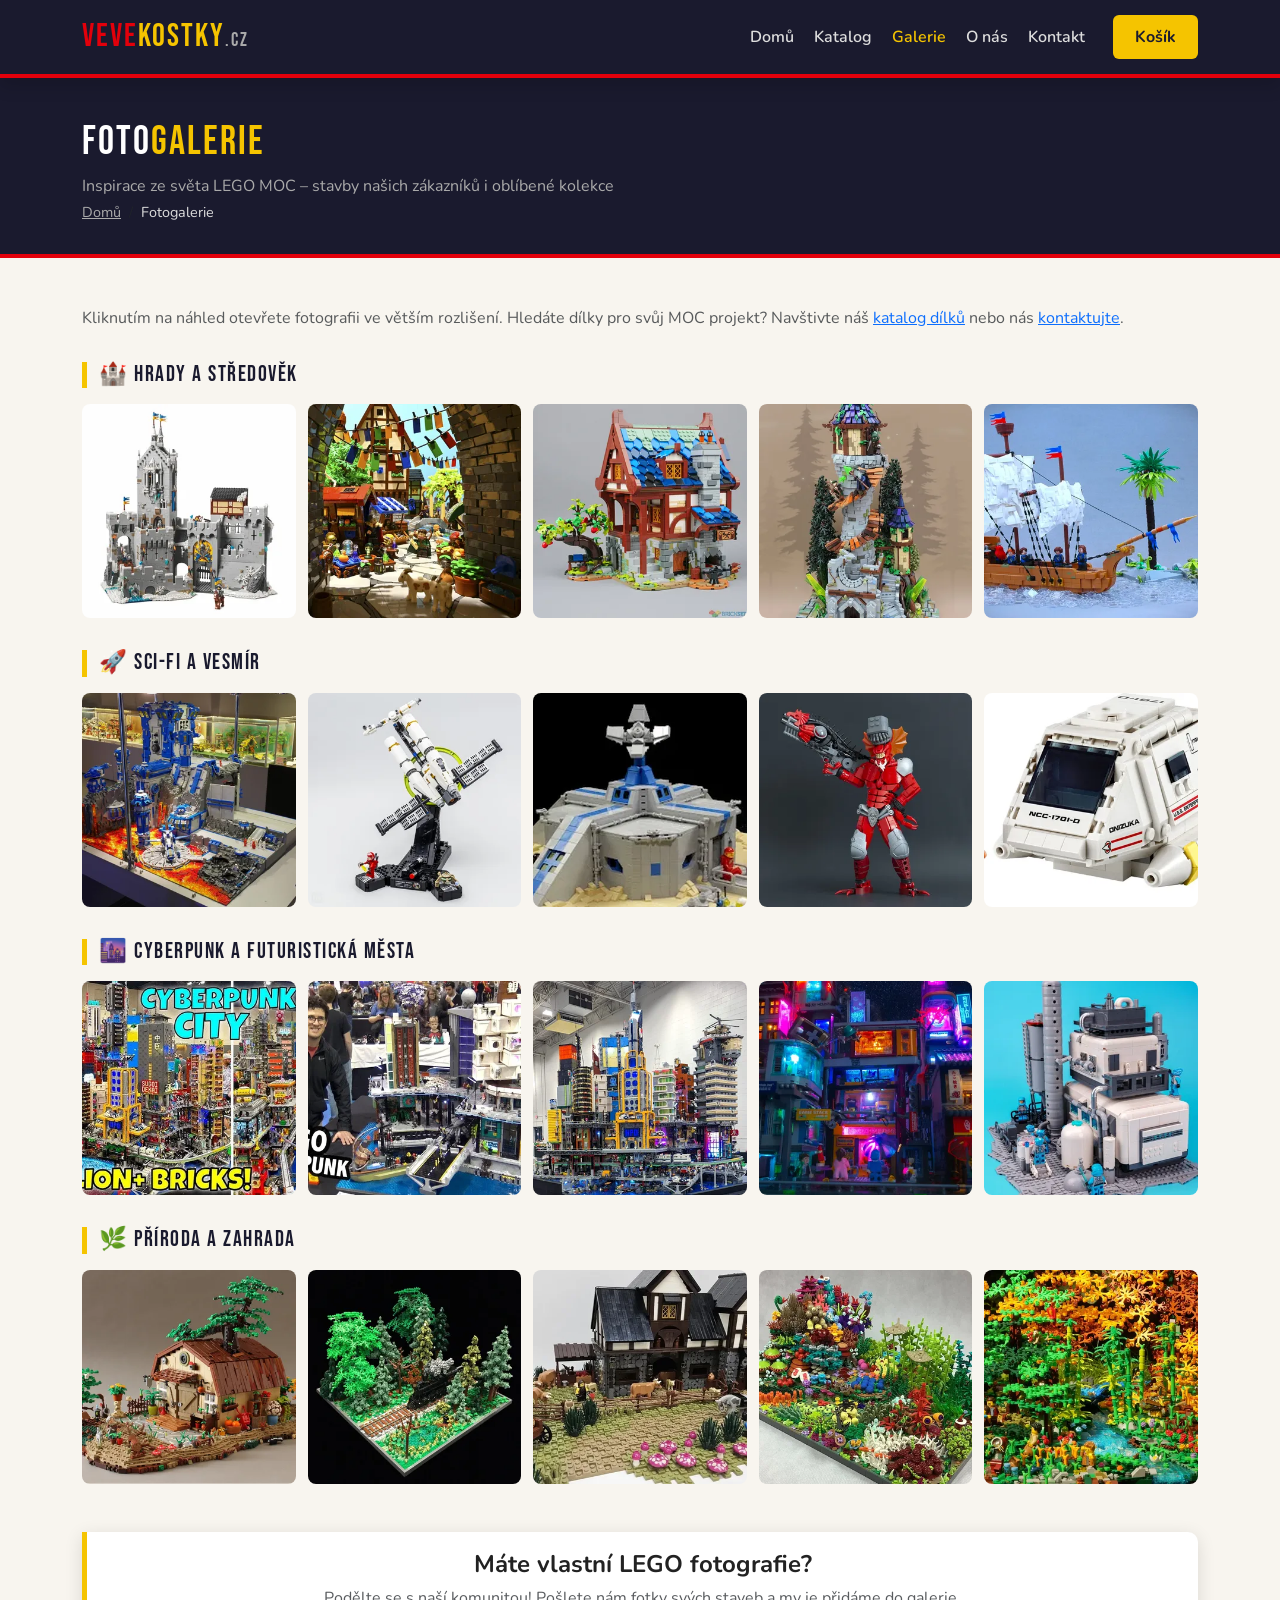
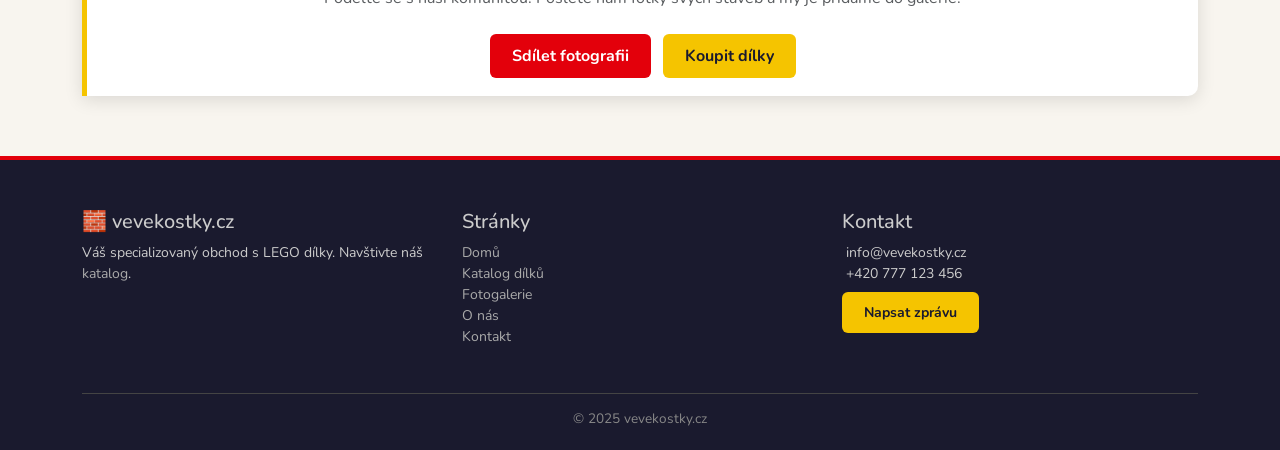
==== fotogalerie.html @ d8d870cd "Initial commit" ====
<!DOCTYPE html>
<html lang="cs">
<head>
  <meta charset="UTF-8">
  <meta name="viewport" content="width=device-width, initial-scale=1.0">
  <title>Fotogalerie LEGO staveb – vevekostky.cz</title>
  <meta name="description" content="Prohlédněte si galerii LEGO MOC staveb zákazníků vevekostky.cz. Hrady, vesmírné stanice, cyberpunk města a další inspirace pro vaše projekty.">
  <meta name="keywords" content="LEGO galerie, LEGO MOC fotografie, LEGO stavby inspirace, LEGO hrad, LEGO vesmír, LEGO city fotogalerie">
  <meta name="author" content="vevekostky.cz">
  <link rel="canonical" href="https://www.vevekostky.cz/fotogalerie.html">

  <link href="css/bootstrap.min.css" rel="stylesheet">
  <link href="css/bootstrap-icons.min.css" rel="stylesheet">
  <link href="css/style.css" rel="stylesheet">
  <style>
    .gallery-section-title {
      font-family: 'Bebas Neue', sans-serif;
      font-size: 1.4rem;
      letter-spacing: 1.5px;
      color: var(--veve-dark);
      border-left: 5px solid var(--veve-yellow);
      padding-left: 12px;
      margin: 2rem 0 1rem;
    }
  </style>
</head>
<body>

<!-- NAVBAR -->
<nav class="navbar navbar-expand-lg sticky-top shadow">
  <div class="container">
    <a class="navbar-brand" href="index.html"><span>veve</span>kostky<small style="font-size:.6em;color:#aaa;">.cz</small></a>
    <button class="navbar-toggler bg-light" type="button" data-bs-toggle="collapse" data-bs-target="#mainNav">
      <span class="navbar-toggler-icon"></span>
    </button>
    <div class="collapse navbar-collapse" id="mainNav">
      <ul class="navbar-nav ms-auto align-items-lg-center gap-lg-1">
        <li class="nav-item"><a class="nav-link" href="index.html"><i class="bi bi-house-door"></i> Domů</a></li>
        <li class="nav-item"><a class="nav-link" href="katalog-dilku.html"><i class="bi bi-grid"></i> Katalog</a></li>
        <li class="nav-item"><a class="nav-link active" href="fotogalerie.html"><i class="bi bi-images"></i> Galerie</a></li>
        <li class="nav-item"><a class="nav-link" href="o-nas.html"><i class="bi bi-people"></i> O nás</a></li>
        <li class="nav-item"><a class="nav-link" href="kontakt.html"><i class="bi bi-envelope"></i> Kontakt</a></li>
        <li class="nav-item ms-lg-3">
          <a href="katalog-dilku.html" class="btn btn-yellow"><i class="bi bi-cart3"></i> Košík</a>
        </li>
      </ul>
    </div>
  </div>
</nav>

<!-- PAGE HEADER -->
<div style="background:var(--veve-dark);padding:40px 0 30px;border-bottom:4px solid var(--veve-red);">
  <div class="container">
    <h1 style="font-family:'Bebas Neue',sans-serif;color:white;font-size:2.5rem;letter-spacing:2px;">
      Foto<span style="color:var(--veve-yellow);">galerie</span>
    </h1>
    <p style="color:#aaa;" class="mb-1">Inspirace ze světa LEGO MOC – stavby našich zákazníků i oblíbené kolekce</p>
    <nav aria-label="breadcrumb">
      <ol class="breadcrumb mb-0">
        <li class="breadcrumb-item"><a href="index.html" style="color:#aaa;">Domů</a></li>
        <li class="breadcrumb-item active" style="color:#ddd;">Fotogalerie</li>
      </ol>
    </nav>
  </div>
</div>

<div class="container mt-5">

  <p class="text-muted">
    Kliknutím na náhled otevřete fotografii ve větším rozlišení. Hledáte dílky pro svůj MOC projekt?
    Navštivte náš <a href="katalog-dilku.html">katalog dílků</a> nebo nás <a href="kontakt.html">kontaktujte</a>.
  </p>

  <!-- SEKCE: Hrady a středověk -->
  <h2 class="gallery-section-title">🏰 Hrady a středověk</h2>
  <div class="gallery-grid">

    <img class="gallery-thumb lazy"
         src="[data-uri]"
         loading="lazy"
         data-src="img/gallery/thumbs/medieval-castle.webp"
         data-large="img/gallery/medieval-castle.webp"
         alt="LEGO hrad středověkého hradu – detailní pohled na věže a padací most">

    <img class="gallery-thumb lazy"
         src="[data-uri]"
         loading="lazy"
         data-src="img/gallery/thumbs/medieval-market.webp"
         data-large="img/gallery/medieval-market.webp"
         alt="LEGO ulička středověkého města – trh s měšťany a stánky">

    <img class="gallery-thumb lazy"
         src="[data-uri]"
         loading="lazy"
         data-src="img/gallery/thumbs/medieval-blacksmith.webp"
         data-large="img/gallery/medieval-blacksmith.webp"
         alt="LEGO dílna kováře – pohled na kovárnu">

    <img class="gallery-thumb lazy"
         src="[data-uri]"
         loading="lazy"
         data-src="img/gallery/thumbs/medieval-wizzard.webp"
         data-large="img/gallery/medieval-wizzard.webp"
         alt="LEGO věž kouzelníka – detailní pohled na magickou stavbu">

    <img class="gallery-thumb lazy"
         src="[data-uri]"
         loading="lazy"
         data-src="img/gallery/thumbs/medieval-ship.webp"
         data-large="img/gallery/medieval-ship.webp"
         alt="LEGO loď – pohled na středověkou plachetnici s detaily plachet a paluby">
  </div>

  <!-- SEKCE: Sci-fi a vesmír -->
  <h2 class="gallery-section-title">🚀 Sci-fi a vesmír</h2>
  <div class="gallery-grid">

    <img class="gallery-thumb lazy"
         src="[data-uri]"
         loading="lazy"
         data-src="img/gallery/thumbs/scifi-bastion.webp"
         data-large="img/gallery/scifi-bastion.webp"
         alt="LEGO vesmírná stanice – modulární Space MOC stavba">

    <img class="gallery-thumb lazy"
         src="[data-uri]"
         loading="lazy"
         data-src="img/gallery/thumbs/scifi-rocket.webp"
         data-large="img/gallery/scifi-rocket.webp"
         alt="LEGO raket z filmu Spasitel – detailní pohled na futuristickou raketu">

    <img class="gallery-thumb lazy"
         src="[data-uri]"
         loading="lazy"
         data-src="img/gallery/thumbs/scifi-base.webp"
         data-large="img/gallery/scifi-base.webp"
         alt="LEGO základna – pohled na měsíční základnu">

    <img class="gallery-thumb lazy"
         src="[data-uri]"
         loading="lazy"
         data-src="img/gallery/thumbs/scifi-robot.webp"
         data-large="img/gallery/scifi-robot.webp"
         alt="LEGO mechanický válečník – detailní pohled na provedení">

    <img class="gallery-thumb lazy"
         src="[data-uri]"
         loading="lazy"
         data-src="img/gallery/thumbs/scifi-transporter.webp"
         data-large="img/gallery/scifi-transporter.webp"
         alt="LEGO přenášedlo – pohled na transportní stroj">
  </div>

  <!-- SEKCE: Cyberpunk a futuristické city -->
  <h2 class="gallery-section-title">🌆 Cyberpunk a futuristická města</h2>
  <div class="gallery-grid">

    <img class="gallery-thumb lazy"
         src="[data-uri]"
         loading="lazy"
         data-src="img/gallery/thumbs/cyberpunk-lego.webp"
         data-large="img/gallery/cyberpunk-lego.webp"
         alt="LEGO cyberpunk ulice – noční futuristické město s LED osvětlením">

    <img class="gallery-thumb lazy"
         src="[data-uri]"
         loading="lazy"
         data-src="img/gallery/thumbs/cyberpunk2-lego.webp"
         data-large="img/gallery/cyberpunk2-lego.webp"
         alt="LEGO cyberpunk mrakodrapy – velkoměstský panoramatický pohled">

    <img class="gallery-thumb lazy"
         src="[data-uri]"
         loading="lazy"
         data-src="img/gallery/thumbs/cyberpunk3-lego.webp"
         data-large="img/gallery/cyberpunk3-lego.webp"
         alt="LEGO futuristické město – detaily ulic a neonových světel">

    <img class="gallery-thumb lazy"
         src="[data-uri]"
         loading="lazy"
         data-src="img/gallery/thumbs/cyberpunk-street.webp"
         data-large="img/gallery/cyberpunk-street.webp"
         alt="LEGO ulice cyberpunk města – pohled na rušnou ulici s neonovými prvky">

    <img class="gallery-thumb lazy"
         src="[data-uri]"
         loading="lazy"
         data-src="img/gallery/thumbs/cyberpunk-factory.webp"
         data-large="img/gallery/cyberpunk-factory.webp"
         alt="LEGO továrna – pohled na industriální budovu s futuristickými detaily">
  </div>

  <!-- SEKCE: Příroda a zahrada -->
  <h2 class="gallery-section-title">🌿 Příroda a zahrada</h2>
  <div class="gallery-grid">

    <img class="gallery-thumb lazy"
         src="[data-uri]"
         loading="lazy"
         data-src="img/gallery/thumbs/Garden-barn.webp"
         data-large="img/gallery/Garden-barn.webp"
         alt="LEGO podzimní zahrada – detailní zahradní MOC s barevným listím">

    <img class="gallery-thumb lazy"
         src="[data-uri]"
         loading="lazy"
         data-src="img/gallery/thumbs/Garden-forrest.webp"
         data-large="img/gallery/Garden-forrest.webp"
         alt="LEGO lesní scenérie – pohled na hustý les s různými druhy stromů">

    <img class="gallery-thumb lazy"
         src="[data-uri]"
         loading="lazy"
         data-src="img/gallery/thumbs/Garden-farm.webp"
         data-large="img/gallery/Garden-farm.webp"
         alt="LEGO přírodní farma – pohled na farmu s polem a zvířaty">

    <img class="gallery-thumb lazy"
         src="[data-uri]"
         loading="lazy"
         data-src="img/gallery/thumbs/Garden-reef.webp"
         data-large="img/gallery/Garden-reef.webp"
         alt="LEGO útes – detailní pohled na korálový útes s mořskými živočichy">

    <img class="gallery-thumb lazy"
         src="[data-uri]"
         loading="lazy"
         data-src="img/gallery/thumbs/Garden-jungle.webp"
         data-large="img/gallery/Garden-jungle.webp"
         alt="LEGO džungle – pohled na tropickou džungli s exotickými rostlinami">
  </div>

  <!-- CTA -->
  <div class="highlight-box my-5 text-center">
    <h2 class="h4 fw-bold">Máte vlastní LEGO fotografie?</h2>
    <p class="text-muted mt-2">Podělte se s naší komunitou! Pošlete nám fotky svých staveb a my je přidáme do galerie.</p>
    <a href="kontakt.html" class="btn btn-veve mt-2"><i class="bi bi-camera"></i> Sdílet fotografii</a>
    <a href="katalog-dilku.html" class="btn btn-yellow mt-2 ms-2"><i class="bi bi-cart3"></i> Koupit dílky</a>
  </div>

</div>

<!-- FOOTER -->
<footer>
  <div class="container">
    <div class="row g-4">
      <div class="col-md-4">
        <h3 class="h5">🧱 vevekostky.cz</h3>
        <p class="small">Váš specializovaný obchod s LEGO dílky. Navštivte náš <a href="katalog-dilku.html">katalog</a>.</p>
      </div>
      <div class="col-md-4">
        <h3 class="h5">Stránky</h3>
        <ul class="list-unstyled small">
          <li><a href="index.html">Domů</a></li>
          <li><a href="katalog-dilku.html">Katalog dílků</a></li>
          <li><a href="fotogalerie.html">Fotogalerie</a></li>
          <li><a href="o-nas.html">O nás</a></li>
          <li><a href="kontakt.html">Kontakt</a></li>
        </ul>
      </div>
      <div class="col-md-4">
        <h3 class="h5">Kontakt</h3>
        <ul class="list-unstyled small">
          <li><i class="bi bi-envelope me-1"></i> info@vevekostky.cz</li>
          <li><i class="bi bi-telephone me-1"></i> +420 777 123 456</li>
          <li class="mt-2"><a href="kontakt.html" class="btn btn-sm btn-yellow">Napsat zprávu</a></li>
        </ul>
      </div>
    </div>
    <div class="footer-bottom">&copy; 2025 vevekostky.cz</div>
  </div>
</footer>

<!-- LIGHTBOX -->
<div id="veve-lightbox"><span class="close-btn">&times;</span><img alt="Větší náhled fotografie"></div>

<script src="js/jquery-3.7.1.min.js"></script>
<script src="js/bootstrap.bundle.min.js"></script>
<script src="js/vevekostky.js"></script>
</body>
</html>
---- css/style.css ----
/* ===========================
   vevekostky.cz – Custom Styles
   =========================== */

@import url('https://fonts.googleapis.com/css2?family=Nunito:wght@400;600;700;900&family=Bebas+Neue&display=swap');

:root {
  --veve-red:    #e3000b;
  --veve-yellow: #f5c400;
  --veve-dark:   #1a1a2e;
  --veve-mid:    #2d2d44;
  --veve-light:  #f8f5ef;
  --veve-gray:   #6c757d;
  --accent:       #0077cc;
  --radius:       10px;
  --shadow:       0 4px 18px rgba(0,0,0,0.12);
}

* { box-sizing: border-box; margin: 0; padding: 0; }

body {
  font-family: 'Nunito', sans-serif;
  background: var(--veve-light);
  color: #222;
}

/* ---- NAVBAR ---- */
.navbar {
  background: var(--veve-dark) !important;
  border-bottom: 4px solid var(--veve-red);
}
.navbar-brand {
  font-family: 'Bebas Neue', sans-serif;
  font-size: 2rem;
  color: var(--veve-yellow) !important;
  letter-spacing: 2px;
}
.navbar-brand span { color: var(--veve-red); }
.nav-link { color: #ddd !important; font-weight: 600; transition: color .2s; }
.nav-link:hover, .nav-link.active { color: var(--veve-yellow) !important; }

/* ---- HERO ---- */
.hero {
  background: linear-gradient(135deg, var(--veve-dark) 60%, var(--veve-mid) 100%);
  color: white;
  padding: 70px 0 60px;
  position: relative;
  overflow: hidden;
}
.hero::before {
  content: '';
  position: absolute; inset: 0;
  background: repeating-linear-gradient(
    45deg,
    transparent, transparent 30px,
    rgba(255,255,255,.03) 30px, rgba(255,255,255,.03) 31px
  );
}
.hero h1 {
  font-family: 'Bebas Neue', sans-serif;
  font-size: 3.5rem;
  letter-spacing: 3px;
  line-height: 1.1;
}
.hero h1 span { color: var(--veve-yellow); }
.hero p.lead { color: #ccc; font-size: 1.15rem; }

/* ---- BADGE / TAG ---- */
.badge-cat {
  background: var(--veve-yellow);
  color: var(--veve-dark);
  font-weight: 700;
  font-size: .75rem;
  padding: 3px 9px;
  border-radius: 20px;
  text-transform: uppercase;
  letter-spacing: .5px;
}

/* ---- PRODUCT CARD ---- */
.product-card {
  border: none;
  border-radius: var(--radius);
  box-shadow: var(--shadow);
  transition: transform .25s, box-shadow .25s;
  overflow: hidden;
  background: white;
}
.product-card:hover {
  transform: translateY(-6px);
  box-shadow: 0 10px 30px rgba(0,0,0,0.18);
}
.product-card .card-img-top {
  height: 200px;
  object-fit: cover;
  background: #eee;
}
.product-card .card-img-placeholder {
  height: 200px;
  display: flex;
  align-items: center;
  justify-content: center;
  font-size: 4rem;
  background: linear-gradient(135deg, #e9ecef, #dee2e6);
}
.price {
  font-family: 'Bebas Neue', sans-serif;
  font-size: 1.6rem;
  color: var(--veve-red);
}
.price-old {
  font-size: .9rem;
  color: var(--veve-gray);
  text-decoration: line-through;
}

/* ---- SECTION TITLE ---- */
.section-title {
  font-family: 'Bebas Neue', sans-serif;
  font-size: 2.2rem;
  letter-spacing: 2px;
  color: var(--veve-dark);
  position: relative;
  display: inline-block;
  margin-bottom: 2rem;
}
.section-title::after {
  content: '';
  position: absolute;
  bottom: -6px; left: 0;
  width: 50px; height: 4px;
  background: var(--veve-red);
  border-radius: 2px;
}

/* ---- GALLERY GRID ---- */
.gallery-grid {
  display: grid;
  grid-template-columns: repeat(auto-fill, minmax(180px, 1fr));
  gap: 12px;
}
.gallery-thumb {
  aspect-ratio: 1;
  object-fit: cover;
  border-radius: 8px;
  cursor: pointer;
  transition: transform .2s, opacity .2s;
  width: 100%;
}
.gallery-thumb:hover { transform: scale(1.05); opacity: .9; }

/* ---- FOOTER ---- */
footer {
  background: var(--veve-dark);
  color: #ccc;
  padding: 50px 0 20px;
  margin-top: 60px;
  border-top: 4px solid var(--veve-red);
}
footer h5 {
  font-family: 'Bebas Neue', sans-serif;
  font-size: 1.3rem;
  letter-spacing: 1px;
  color: var(--veve-yellow);
  margin-bottom: .8rem;
}
footer a { color: #aaa; text-decoration: none; transition: color .2s; }
footer a:hover { color: var(--veve-yellow); }
footer .footer-bottom {
  border-top: 1px solid #444;
  padding-top: 15px;
  margin-top: 30px;
  font-size: .85rem;
  color: #888;
  text-align: center;
}

/* ---- BREADCRUMB ---- */
.breadcrumb { background: transparent; padding: 0; font-size: .9rem; }
.breadcrumb-item a { color: var(--accent); }
.breadcrumb-item.active { color: var(--veve-gray); }

/* ---- BTN ---- */
.btn-veve {
  background: var(--veve-red);
  color: white;
  font-weight: 700;
  border: none;
  border-radius: 6px;
  padding: 10px 22px;
  transition: background .2s, transform .1s;
}
.btn-veve:hover { background: #b8000a; color: white; transform: translateY(-1px); }
.btn-yellow {
  background: var(--veve-yellow);
  color: var(--veve-dark);
  font-weight: 700;
  border: none;
  border-radius: 6px;
  padding: 10px 22px;
  transition: background .2s;
}
.btn-yellow:hover { background: #d4a900; color: var(--veve-dark); }

/* ---- LIGHTBOX OVERLAY ---- */
#veve-lightbox {
  display: none;
  position: fixed; inset: 0;
  background: rgba(0,0,0,.92);
  z-index: 9999;
  align-items: center;
  justify-content: center;
  flex-direction: column;
}
#veve-lightbox.active { display: flex; }
#veve-lightbox img {
  max-width: 90vw;
  max-height: 85vh;
  border-radius: 8px;
  box-shadow: 0 0 60px rgba(0,0,0,.6);
}
#veve-lightbox .close-btn {
  position: absolute;
  top: 20px; right: 30px;
  font-size: 2rem;
  color: white;
  cursor: pointer;
  line-height: 1;
}

/* ---- MISC ---- */
.highlight-box {
  background: white;
  border-left: 5px solid var(--veve-yellow);
  border-radius: 0 var(--radius) var(--radius) 0;
  padding: 18px 22px;
  box-shadow: var(--shadow);
}
.tag-list .badge { margin: 2px; font-size: .8rem; }
.lazy { opacity: 0; transition: opacity .4s; }
.lazy.loaded { opacity: 1; }
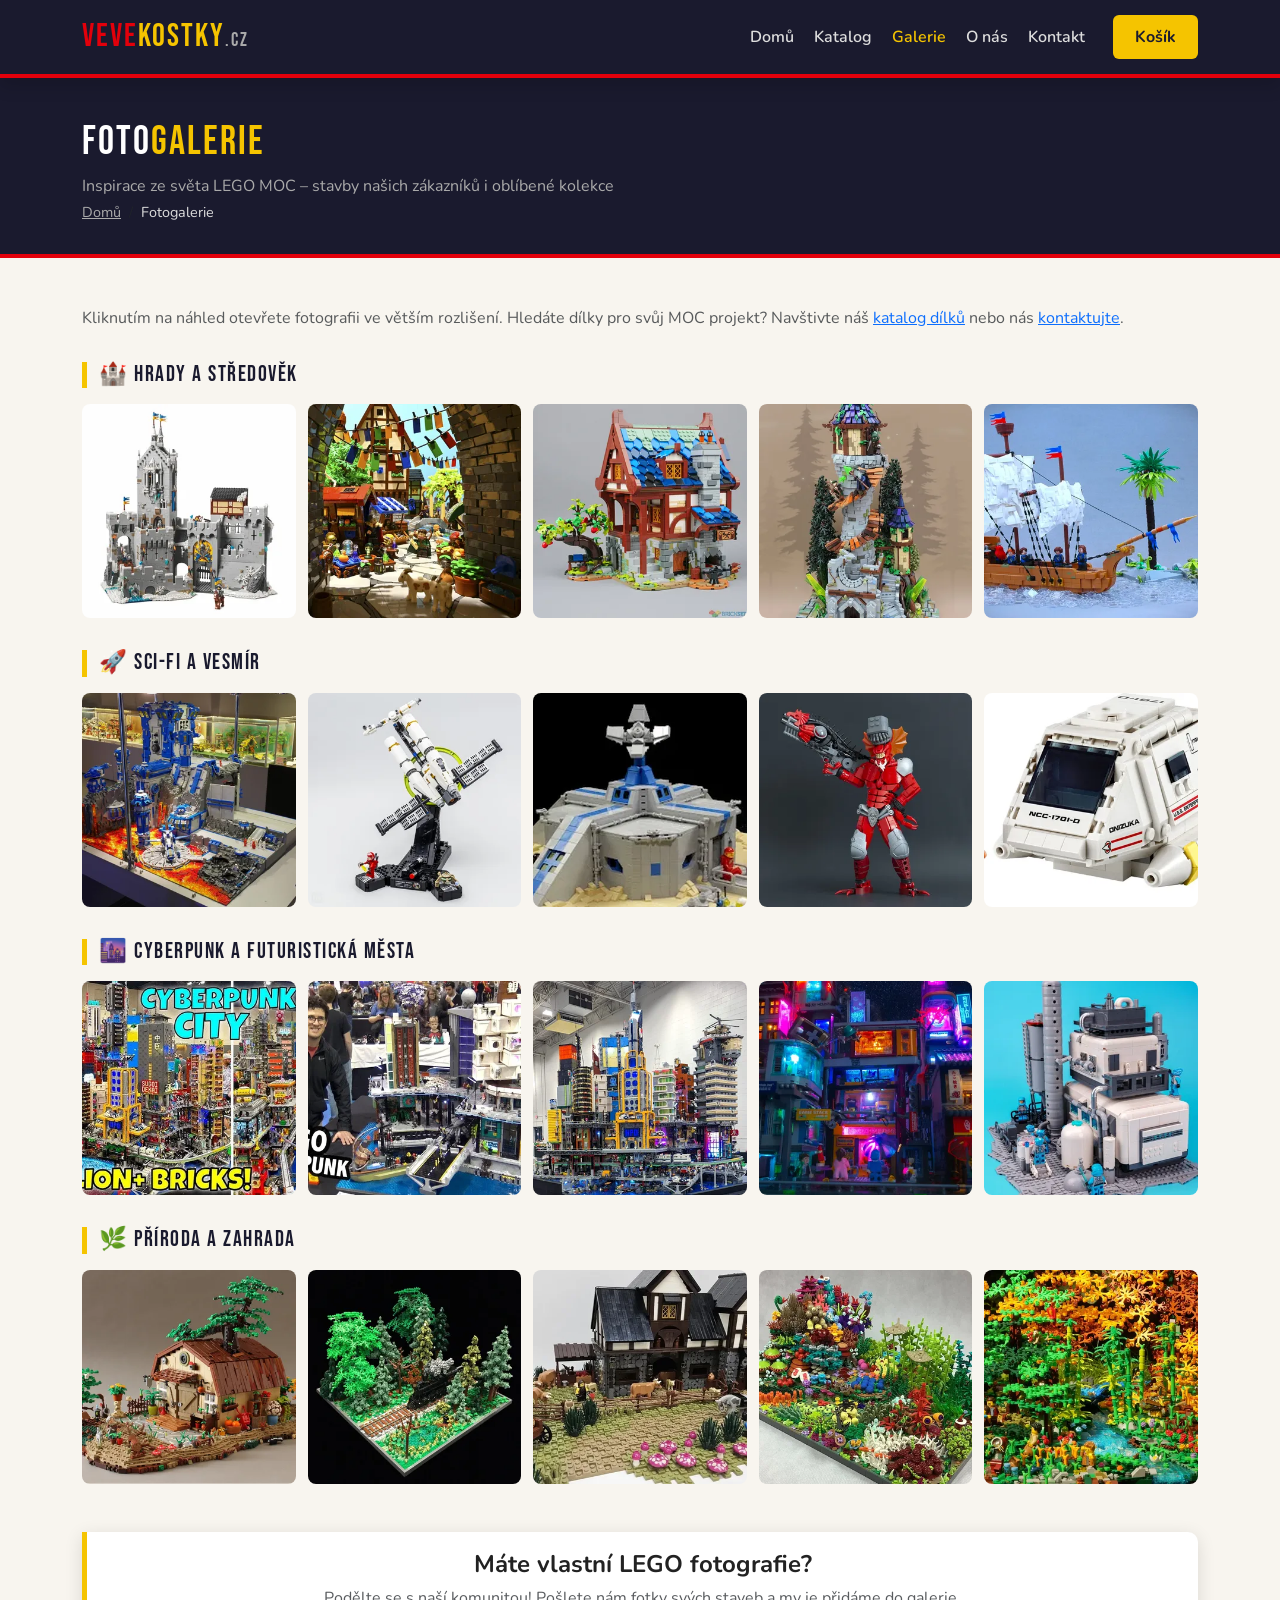
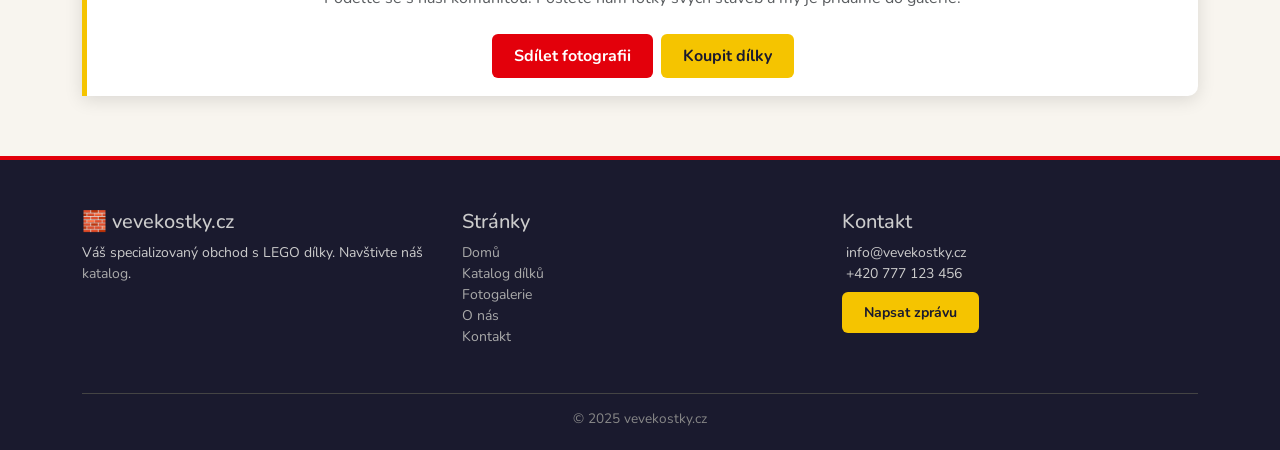
==== commit 82e45ea8: "Update" ====
--- a/fotogalerie.html
+++ b/fotogalerie.html
@@ -1,19 +1,4 @@
-<!DOCTYPE html>
-<html lang="cs">
-<head>
-  <meta charset="UTF-8">
-  <meta name="viewport" content="width=device-width, initial-scale=1.0">
-  <title>Fotogalerie LEGO staveb – vevekostky.cz</title>
-  <meta name="description" content="Prohlédněte si galerii LEGO MOC staveb zákazníků vevekostky.cz. Hrady, vesmírné stanice, cyberpunk města a další inspirace pro vaše projekty.">
-  <meta name="keywords" content="LEGO galerie, LEGO MOC fotografie, LEGO stavby inspirace, LEGO hrad, LEGO vesmír, LEGO city fotogalerie">
-  <meta name="author" content="vevekostky.cz">
-  <link rel="canonical" href="https://www.vevekostky.cz/fotogalerie.html">
-
-  <link href="css/bootstrap.min.css" rel="stylesheet">
-  <link href="css/bootstrap-icons.min.css" rel="stylesheet">
-  <link href="css/style.css" rel="stylesheet">
-  <style>
-    .gallery-section-title {
+<!doctype html><html lang=cs><head><meta charset=UTF-8><meta content="width=device-width,initial-scale=1.0" name=viewport><title>Fotogalerie LEGO staveb – vevekostky.cz</title><meta content="Prohlédněte si galerii LEGO MOC staveb zákazníků vevekostky.cz. Hrady, vesmírné stanice, cyberpunk města a další inspirace pro vaše projekty." name=description><meta content="LEGO galerie, LEGO MOC fotografie, LEGO stavby inspirace, LEGO hrad, LEGO vesmír, LEGO city fotogalerie" name=keywords><meta content=vevekostky.cz name=author><link href=https://e-maja.github.io/vevekostky/fotogalerie.html rel=canonical><link href=css/bootstrap.min.css rel=stylesheet><link href=css/bootstrap-icons.min.css rel=stylesheet><link href=css/style.min.css rel=stylesheet><style>.gallery-section-title {
       font-family: 'Bebas Neue', sans-serif;
       font-size: 1.4rem;
       letter-spacing: 1.5px;
@@ -21,262 +6,8 @@
       border-left: 5px solid var(--veve-yellow);
       padding-left: 12px;
       margin: 2rem 0 1rem;
-    }
-  </style>
-</head>
-<body>
+    }</style><script src="https://www.googletagmanager.com/gtag/js?id=G-S69HRTEMBJ" async></script><script>window.dataLayer = window.dataLayer || [];
+  function gtag(){dataLayer.push(arguments);}
+  gtag('js', new Date());
 
-<!-- NAVBAR -->
-<nav class="navbar navbar-expand-lg sticky-top shadow">
-  <div class="container">
-    <a class="navbar-brand" href="index.html"><span>veve</span>kostky<small style="font-size:.6em;color:#aaa;">.cz</small></a>
-    <button class="navbar-toggler bg-light" type="button" data-bs-toggle="collapse" data-bs-target="#mainNav">
-      <span class="navbar-toggler-icon"></span>
-    </button>
-    <div class="collapse navbar-collapse" id="mainNav">
-      <ul class="navbar-nav ms-auto align-items-lg-center gap-lg-1">
-        <li class="nav-item"><a class="nav-link" href="index.html"><i class="bi bi-house-door"></i> Domů</a></li>
-        <li class="nav-item"><a class="nav-link" href="katalog-dilku.html"><i class="bi bi-grid"></i> Katalog</a></li>
-        <li class="nav-item"><a class="nav-link active" href="fotogalerie.html"><i class="bi bi-images"></i> Galerie</a></li>
-        <li class="nav-item"><a class="nav-link" href="o-nas.html"><i class="bi bi-people"></i> O nás</a></li>
-        <li class="nav-item"><a class="nav-link" href="kontakt.html"><i class="bi bi-envelope"></i> Kontakt</a></li>
-        <li class="nav-item ms-lg-3">
-          <a href="katalog-dilku.html" class="btn btn-yellow"><i class="bi bi-cart3"></i> Košík</a>
-        </li>
-      </ul>
-    </div>
-  </div>
-</nav>
-
-<!-- PAGE HEADER -->
-<div style="background:var(--veve-dark);padding:40px 0 30px;border-bottom:4px solid var(--veve-red);">
-  <div class="container">
-    <h1 style="font-family:'Bebas Neue',sans-serif;color:white;font-size:2.5rem;letter-spacing:2px;">
-      Foto<span style="color:var(--veve-yellow);">galerie</span>
-    </h1>
-    <p style="color:#aaa;" class="mb-1">Inspirace ze světa LEGO MOC – stavby našich zákazníků i oblíbené kolekce</p>
-    <nav aria-label="breadcrumb">
-      <ol class="breadcrumb mb-0">
-        <li class="breadcrumb-item"><a href="index.html" style="color:#aaa;">Domů</a></li>
-        <li class="breadcrumb-item active" style="color:#ddd;">Fotogalerie</li>
-      </ol>
-    </nav>
-  </div>
-</div>
-
-<div class="container mt-5">
-
-  <p class="text-muted">
-    Kliknutím na náhled otevřete fotografii ve větším rozlišení. Hledáte dílky pro svůj MOC projekt?
-    Navštivte náš <a href="katalog-dilku.html">katalog dílků</a> nebo nás <a href="kontakt.html">kontaktujte</a>.
-  </p>
-
-  <!-- SEKCE: Hrady a středověk -->
-  <h2 class="gallery-section-title">🏰 Hrady a středověk</h2>
-  <div class="gallery-grid">
-
-    <img class="gallery-thumb lazy"
-         src="[data-uri]"
-         loading="lazy"
-         data-src="img/gallery/thumbs/medieval-castle.webp"
-         data-large="img/gallery/medieval-castle.webp"
-         alt="LEGO hrad středověkého hradu – detailní pohled na věže a padací most">
-
-    <img class="gallery-thumb lazy"
-         src="[data-uri]"
-         loading="lazy"
-         data-src="img/gallery/thumbs/medieval-market.webp"
-         data-large="img/gallery/medieval-market.webp"
-         alt="LEGO ulička středověkého města – trh s měšťany a stánky">
-
-    <img class="gallery-thumb lazy"
-         src="[data-uri]"
-         loading="lazy"
-         data-src="img/gallery/thumbs/medieval-blacksmith.webp"
-         data-large="img/gallery/medieval-blacksmith.webp"
-         alt="LEGO dílna kováře – pohled na kovárnu">
-
-    <img class="gallery-thumb lazy"
-         src="[data-uri]"
-         loading="lazy"
-         data-src="img/gallery/thumbs/medieval-wizzard.webp"
-         data-large="img/gallery/medieval-wizzard.webp"
-         alt="LEGO věž kouzelníka – detailní pohled na magickou stavbu">
-
-    <img class="gallery-thumb lazy"
-         src="[data-uri]"
-         loading="lazy"
-         data-src="img/gallery/thumbs/medieval-ship.webp"
-         data-large="img/gallery/medieval-ship.webp"
-         alt="LEGO loď – pohled na středověkou plachetnici s detaily plachet a paluby">
-  </div>
-
-  <!-- SEKCE: Sci-fi a vesmír -->
-  <h2 class="gallery-section-title">🚀 Sci-fi a vesmír</h2>
-  <div class="gallery-grid">
-
-    <img class="gallery-thumb lazy"
-         src="[data-uri]"
-         loading="lazy"
-         data-src="img/gallery/thumbs/scifi-bastion.webp"
-         data-large="img/gallery/scifi-bastion.webp"
-         alt="LEGO vesmírná stanice – modulární Space MOC stavba">
-
-    <img class="gallery-thumb lazy"
-         src="[data-uri]"
-         loading="lazy"
-         data-src="img/gallery/thumbs/scifi-rocket.webp"
-         data-large="img/gallery/scifi-rocket.webp"
-         alt="LEGO raket z filmu Spasitel – detailní pohled na futuristickou raketu">
-
-    <img class="gallery-thumb lazy"
-         src="[data-uri]"
-         loading="lazy"
-         data-src="img/gallery/thumbs/scifi-base.webp"
-         data-large="img/gallery/scifi-base.webp"
-         alt="LEGO základna – pohled na měsíční základnu">
-
-    <img class="gallery-thumb lazy"
-         src="[data-uri]"
-         loading="lazy"
-         data-src="img/gallery/thumbs/scifi-robot.webp"
-         data-large="img/gallery/scifi-robot.webp"
-         alt="LEGO mechanický válečník – detailní pohled na provedení">
-
-    <img class="gallery-thumb lazy"
-         src="[data-uri]"
-         loading="lazy"
-         data-src="img/gallery/thumbs/scifi-transporter.webp"
-         data-large="img/gallery/scifi-transporter.webp"
-         alt="LEGO přenášedlo – pohled na transportní stroj">
-  </div>
-
-  <!-- SEKCE: Cyberpunk a futuristické city -->
-  <h2 class="gallery-section-title">🌆 Cyberpunk a futuristická města</h2>
-  <div class="gallery-grid">
-
-    <img class="gallery-thumb lazy"
-         src="[data-uri]"
-         loading="lazy"
-         data-src="img/gallery/thumbs/cyberpunk-lego.webp"
-         data-large="img/gallery/cyberpunk-lego.webp"
-         alt="LEGO cyberpunk ulice – noční futuristické město s LED osvětlením">
-
-    <img class="gallery-thumb lazy"
-         src="[data-uri]"
-         loading="lazy"
-         data-src="img/gallery/thumbs/cyberpunk2-lego.webp"
-         data-large="img/gallery/cyberpunk2-lego.webp"
-         alt="LEGO cyberpunk mrakodrapy – velkoměstský panoramatický pohled">
-
-    <img class="gallery-thumb lazy"
-         src="[data-uri]"
-         loading="lazy"
-         data-src="img/gallery/thumbs/cyberpunk3-lego.webp"
-         data-large="img/gallery/cyberpunk3-lego.webp"
-         alt="LEGO futuristické město – detaily ulic a neonových světel">
-
-    <img class="gallery-thumb lazy"
-         src="[data-uri]"
-         loading="lazy"
-         data-src="img/gallery/thumbs/cyberpunk-street.webp"
-         data-large="img/gallery/cyberpunk-street.webp"
-         alt="LEGO ulice cyberpunk města – pohled na rušnou ulici s neonovými prvky">
-
-    <img class="gallery-thumb lazy"
-         src="[data-uri]"
-         loading="lazy"
-         data-src="img/gallery/thumbs/cyberpunk-factory.webp"
-         data-large="img/gallery/cyberpunk-factory.webp"
-         alt="LEGO továrna – pohled na industriální budovu s futuristickými detaily">
-  </div>
-
-  <!-- SEKCE: Příroda a zahrada -->
-  <h2 class="gallery-section-title">🌿 Příroda a zahrada</h2>
-  <div class="gallery-grid">
-
-    <img class="gallery-thumb lazy"
-         src="[data-uri]"
-         loading="lazy"
-         data-src="img/gallery/thumbs/Garden-barn.webp"
-         data-large="img/gallery/Garden-barn.webp"
-         alt="LEGO podzimní zahrada – detailní zahradní MOC s barevným listím">
-
-    <img class="gallery-thumb lazy"
-         src="[data-uri]"
-         loading="lazy"
-         data-src="img/gallery/thumbs/Garden-forrest.webp"
-         data-large="img/gallery/Garden-forrest.webp"
-         alt="LEGO lesní scenérie – pohled na hustý les s různými druhy stromů">
-
-    <img class="gallery-thumb lazy"
-         src="[data-uri]"
-         loading="lazy"
-         data-src="img/gallery/thumbs/Garden-farm.webp"
-         data-large="img/gallery/Garden-farm.webp"
-         alt="LEGO přírodní farma – pohled na farmu s polem a zvířaty">
-
-    <img class="gallery-thumb lazy"
-         src="[data-uri]"
-         loading="lazy"
-         data-src="img/gallery/thumbs/Garden-reef.webp"
-         data-large="img/gallery/Garden-reef.webp"
-         alt="LEGO útes – detailní pohled na korálový útes s mořskými živočichy">
-
-    <img class="gallery-thumb lazy"
-         src="[data-uri]"
-         loading="lazy"
-         data-src="img/gallery/thumbs/Garden-jungle.webp"
-         data-large="img/gallery/Garden-jungle.webp"
-         alt="LEGO džungle – pohled na tropickou džungli s exotickými rostlinami">
-  </div>
-
-  <!-- CTA -->
-  <div class="highlight-box my-5 text-center">
-    <h2 class="h4 fw-bold">Máte vlastní LEGO fotografie?</h2>
-    <p class="text-muted mt-2">Podělte se s naší komunitou! Pošlete nám fotky svých staveb a my je přidáme do galerie.</p>
-    <a href="kontakt.html" class="btn btn-veve mt-2"><i class="bi bi-camera"></i> Sdílet fotografii</a>
-    <a href="katalog-dilku.html" class="btn btn-yellow mt-2 ms-2"><i class="bi bi-cart3"></i> Koupit dílky</a>
-  </div>
-
-</div>
-
-<!-- FOOTER -->
-<footer>
-  <div class="container">
-    <div class="row g-4">
-      <div class="col-md-4">
-        <h3 class="h5">🧱 vevekostky.cz</h3>
-        <p class="small">Váš specializovaný obchod s LEGO dílky. Navštivte náš <a href="katalog-dilku.html">katalog</a>.</p>
-      </div>
-      <div class="col-md-4">
-        <h3 class="h5">Stránky</h3>
-        <ul class="list-unstyled small">
-          <li><a href="index.html">Domů</a></li>
-          <li><a href="katalog-dilku.html">Katalog dílků</a></li>
-          <li><a href="fotogalerie.html">Fotogalerie</a></li>
-          <li><a href="o-nas.html">O nás</a></li>
-          <li><a href="kontakt.html">Kontakt</a></li>
-        </ul>
-      </div>
-      <div class="col-md-4">
-        <h3 class="h5">Kontakt</h3>
-        <ul class="list-unstyled small">
-          <li><i class="bi bi-envelope me-1"></i> info@vevekostky.cz</li>
-          <li><i class="bi bi-telephone me-1"></i> +420 777 123 456</li>
-          <li class="mt-2"><a href="kontakt.html" class="btn btn-sm btn-yellow">Napsat zprávu</a></li>
-        </ul>
-      </div>
-    </div>
-    <div class="footer-bottom">&copy; 2025 vevekostky.cz</div>
-  </div>
-</footer>
-
-<!-- LIGHTBOX -->
-<div id="veve-lightbox"><span class="close-btn">&times;</span><img alt="Větší náhled fotografie"></div>
-
-<script src="js/jquery-3.7.1.min.js"></script>
-<script src="js/bootstrap.bundle.min.js"></script>
-<script src="js/vevekostky.js"></script>
-</body>
-</html>
+  gtag('config', 'G-S69HRTEMBJ');</script><body><nav class="navbar navbar-expand-lg sticky-top shadow"><div class=container><a class=navbar-brand href=index.html><span>veve</span>kostky<small style=font-size:.6em;color:#aaa;>.cz</small></a><button class="navbar-toggler bg-light" data-bs-target=#mainNav data-bs-toggle=collapse type=button><span class=navbar-toggler-icon></span></button><div class="collapse navbar-collapse" id=mainNav><ul class="navbar-nav ms-auto align-items-lg-center gap-lg-1"><li class=nav-item><a class=nav-link href=index.html><i class="bi bi-house-door"></i> Domů</a><li class=nav-item><a class=nav-link href=katalog-dilku.html><i class="bi bi-grid"></i> Katalog</a><li class=nav-item><a class="nav-link active" href=fotogalerie.html><i class="bi bi-images"></i> Galerie</a><li class=nav-item><a class=nav-link href=o-nas.html><i class="bi bi-people"></i> O nás</a><li class=nav-item><a class=nav-link href=kontakt.html><i class="bi bi-envelope"></i> Kontakt</a><li class="nav-item ms-lg-3"><a class="btn btn-yellow" href=katalog-dilku.html><i class="bi bi-cart3"></i> Košík</a></ul></div></div></nav><div style="background:var(--veve-dark);padding:40px 0 30px;border-bottom:4px solid var(--veve-red);"><div class=container><h1 style="font-family:'Bebas Neue',sans-serif;color:white;font-size:2.5rem;letter-spacing:2px;">Foto<span style=color:var(--veve-yellow);>galerie</span></h1><p class=mb-1 style=color:#aaa;>Inspirace ze světa LEGO MOC – stavby našich zákazníků i oblíbené kolekce<nav aria-label=breadcrumb><ol class="breadcrumb mb-0"><li class=breadcrumb-item><a href=index.html style=color:#aaa;>Domů</a><li class="breadcrumb-item active" style=color:#ddd;>Fotogalerie</ol></nav></div></div><div class="container mt-5"><p class=text-muted>Kliknutím na náhled otevřete fotografii ve větším rozlišení. Hledáte dílky pro svůj MOC projekt? Navštivte náš <a href=katalog-dilku.html>katalog dílků</a> nebo nás <a href=kontakt.html>kontaktujte</a>.<h2 class=gallery-section-title>🏰 Hrady a středověk</h2><div class=gallery-grid><img alt="LEGO hrad středověkého hradu – detailní pohled na věže a padací most" class="gallery-thumb lazy" src="[data-uri]" data-large=img/gallery/medieval-castle.webp data-src=img/gallery/thumbs/medieval-castle.webp loading=lazy><img alt="LEGO ulička středověkého města – trh s měšťany a stánky" class="gallery-thumb lazy" src="[data-uri]" data-large=img/gallery/medieval-market.webp data-src=img/gallery/thumbs/medieval-market.webp loading=lazy><img alt="LEGO dílna kováře – pohled na kovárnu" class="gallery-thumb lazy" src="[data-uri]" data-large=img/gallery/medieval-blacksmith.webp data-src=img/gallery/thumbs/medieval-blacksmith.webp loading=lazy><img alt="LEGO věž kouzelníka – detailní pohled na magickou stavbu" class="gallery-thumb lazy" src="[data-uri]" data-large=img/gallery/medieval-wizzard.webp data-src=img/gallery/thumbs/medieval-wizzard.webp loading=lazy><img alt="LEGO loď – pohled na středověkou plachetnici s detaily plachet a paluby" class="gallery-thumb lazy" src="[data-uri]" data-large=img/gallery/medieval-ship.webp data-src=img/gallery/thumbs/medieval-ship.webp loading=lazy></div><h2 class=gallery-section-title>🚀 Sci-fi a vesmír</h2><div class=gallery-grid><img alt="LEGO vesmírná stanice – modulární Space MOC stavba" class="gallery-thumb lazy" src="[data-uri]" data-large=img/gallery/scifi-bastion.webp data-src=img/gallery/thumbs/scifi-bastion.webp loading=lazy><img alt="LEGO raket z filmu Spasitel – detailní pohled na futuristickou raketu" class="gallery-thumb lazy" src="[data-uri]" data-large=img/gallery/scifi-rocket.webp data-src=img/gallery/thumbs/scifi-rocket.webp loading=lazy><img alt="LEGO základna – pohled na měsíční základnu" class="gallery-thumb lazy" src="[data-uri]" data-large=img/gallery/scifi-base.webp data-src=img/gallery/thumbs/scifi-base.webp loading=lazy><img alt="LEGO mechanický válečník – detailní pohled na provedení" class="gallery-thumb lazy" src="[data-uri]" data-large=img/gallery/scifi-robot.webp data-src=img/gallery/thumbs/scifi-robot.webp loading=lazy><img alt="LEGO přenášedlo – pohled na transportní stroj" class="gallery-thumb lazy" src="[data-uri]" data-large=img/gallery/scifi-transporter.webp data-src=img/gallery/thumbs/scifi-transporter.webp loading=lazy></div><h2 class=gallery-section-title>🌆 Cyberpunk a futuristická města</h2><div class=gallery-grid><img alt="LEGO cyberpunk ulice – noční futuristické město s LED osvětlením" class="gallery-thumb lazy" src="[data-uri]" data-large=img/gallery/cyberpunk-lego.webp data-src=img/gallery/thumbs/cyberpunk-lego.webp loading=lazy><img alt="LEGO cyberpunk mrakodrapy – velkoměstský panoramatický pohled" class="gallery-thumb lazy" src="[data-uri]" data-large=img/gallery/cyberpunk2-lego.webp data-src=img/gallery/thumbs/cyberpunk2-lego.webp loading=lazy><img alt="LEGO futuristické město – detaily ulic a neonových světel" class="gallery-thumb lazy" src="[data-uri]" data-large=img/gallery/cyberpunk3-lego.webp data-src=img/gallery/thumbs/cyberpunk3-lego.webp loading=lazy><img alt="LEGO ulice cyberpunk města – pohled na rušnou ulici s neonovými prvky" class="gallery-thumb lazy" src="[data-uri]" data-large=img/gallery/cyberpunk-street.webp data-src=img/gallery/thumbs/cyberpunk-street.webp loading=lazy><img alt="LEGO továrna – pohled na industriální budovu s futuristickými detaily" class="gallery-thumb lazy" src="[data-uri]" data-large=img/gallery/cyberpunk-factory.webp data-src=img/gallery/thumbs/cyberpunk-factory.webp loading=lazy></div><h2 class=gallery-section-title>🌿 Příroda a zahrada</h2><div class=gallery-grid><img alt="LEGO podzimní zahrada – detailní zahradní MOC s barevným listím" class="gallery-thumb lazy" src="[data-uri]" data-large=img/gallery/Garden-barn.webp data-src=img/gallery/thumbs/Garden-barn.webp loading=lazy><img alt="LEGO lesní scenérie – pohled na hustý les s různými druhy stromů" class="gallery-thumb lazy" src="[data-uri]" data-large=img/gallery/Garden-forrest.webp data-src=img/gallery/thumbs/Garden-forrest.webp loading=lazy><img alt="LEGO přírodní farma – pohled na farmu s polem a zvířaty" class="gallery-thumb lazy" src="[data-uri]" data-large=img/gallery/Garden-farm.webp data-src=img/gallery/thumbs/Garden-farm.webp loading=lazy><img alt="LEGO útes – detailní pohled na korálový útes s mořskými živočichy" class="gallery-thumb lazy" src="[data-uri]" data-large=img/gallery/Garden-reef.webp data-src=img/gallery/thumbs/Garden-reef.webp loading=lazy><img alt="LEGO džungle – pohled na tropickou džungli s exotickými rostlinami" class="gallery-thumb lazy" src="[data-uri]" data-large=img/gallery/Garden-jungle.webp data-src=img/gallery/thumbs/Garden-jungle.webp loading=lazy></div><div class="highlight-box my-5 text-center"><h2 class="h4 fw-bold">Máte vlastní LEGO fotografie?</h2><p class="text-muted mt-2">Podělte se s naší komunitou! Pošlete nám fotky svých staveb a my je přidáme do galerie.</p><a class="btn btn-veve mt-2" href=kontakt.html><i class="bi bi-camera"></i> Sdílet fotografii</a><a class="btn btn-yellow mt-2 ms-2" href=katalog-dilku.html><i class="bi bi-cart3"></i> Koupit dílky</a></div></div><footer><div class=container><div class="row g-4"><div class=col-md-4><h3 class=h5>🧱 vevekostky.cz</h3><p class=small>Váš specializovaný obchod s LEGO dílky. Navštivte náš <a href=katalog-dilku.html>katalog</a>.</div><div class=col-md-4><h3 class=h5>Stránky</h3><ul class="list-unstyled small"><li><a href=index.html>Domů</a><li><a href=katalog-dilku.html>Katalog dílků</a><li><a href=fotogalerie.html>Fotogalerie</a><li><a href=o-nas.html>O nás</a><li><a href=kontakt.html>Kontakt</a></ul></div><div class=col-md-4><h3 class=h5>Kontakt</h3><ul class="list-unstyled small"><li><i class="bi bi-envelope me-1"></i> info@vevekostky.cz<li><i class="bi bi-telephone me-1"></i> +420 777 123 456<li class=mt-2><a class="btn btn-sm btn-yellow" href=kontakt.html>Napsat zprávu</a></ul></div></div><div class=footer-bottom>© 2025 vevekostky.cz</div></div></footer><div id=veve-lightbox><span class=close-btn>×</span><img alt="Větší náhled fotografie" src="[data-uri]"></div><script src=js/jquery-3.7.1.min.js></script><script src=js/bootstrap.bundle.min.js></script><script src=js/vevekostky.min.js></script>
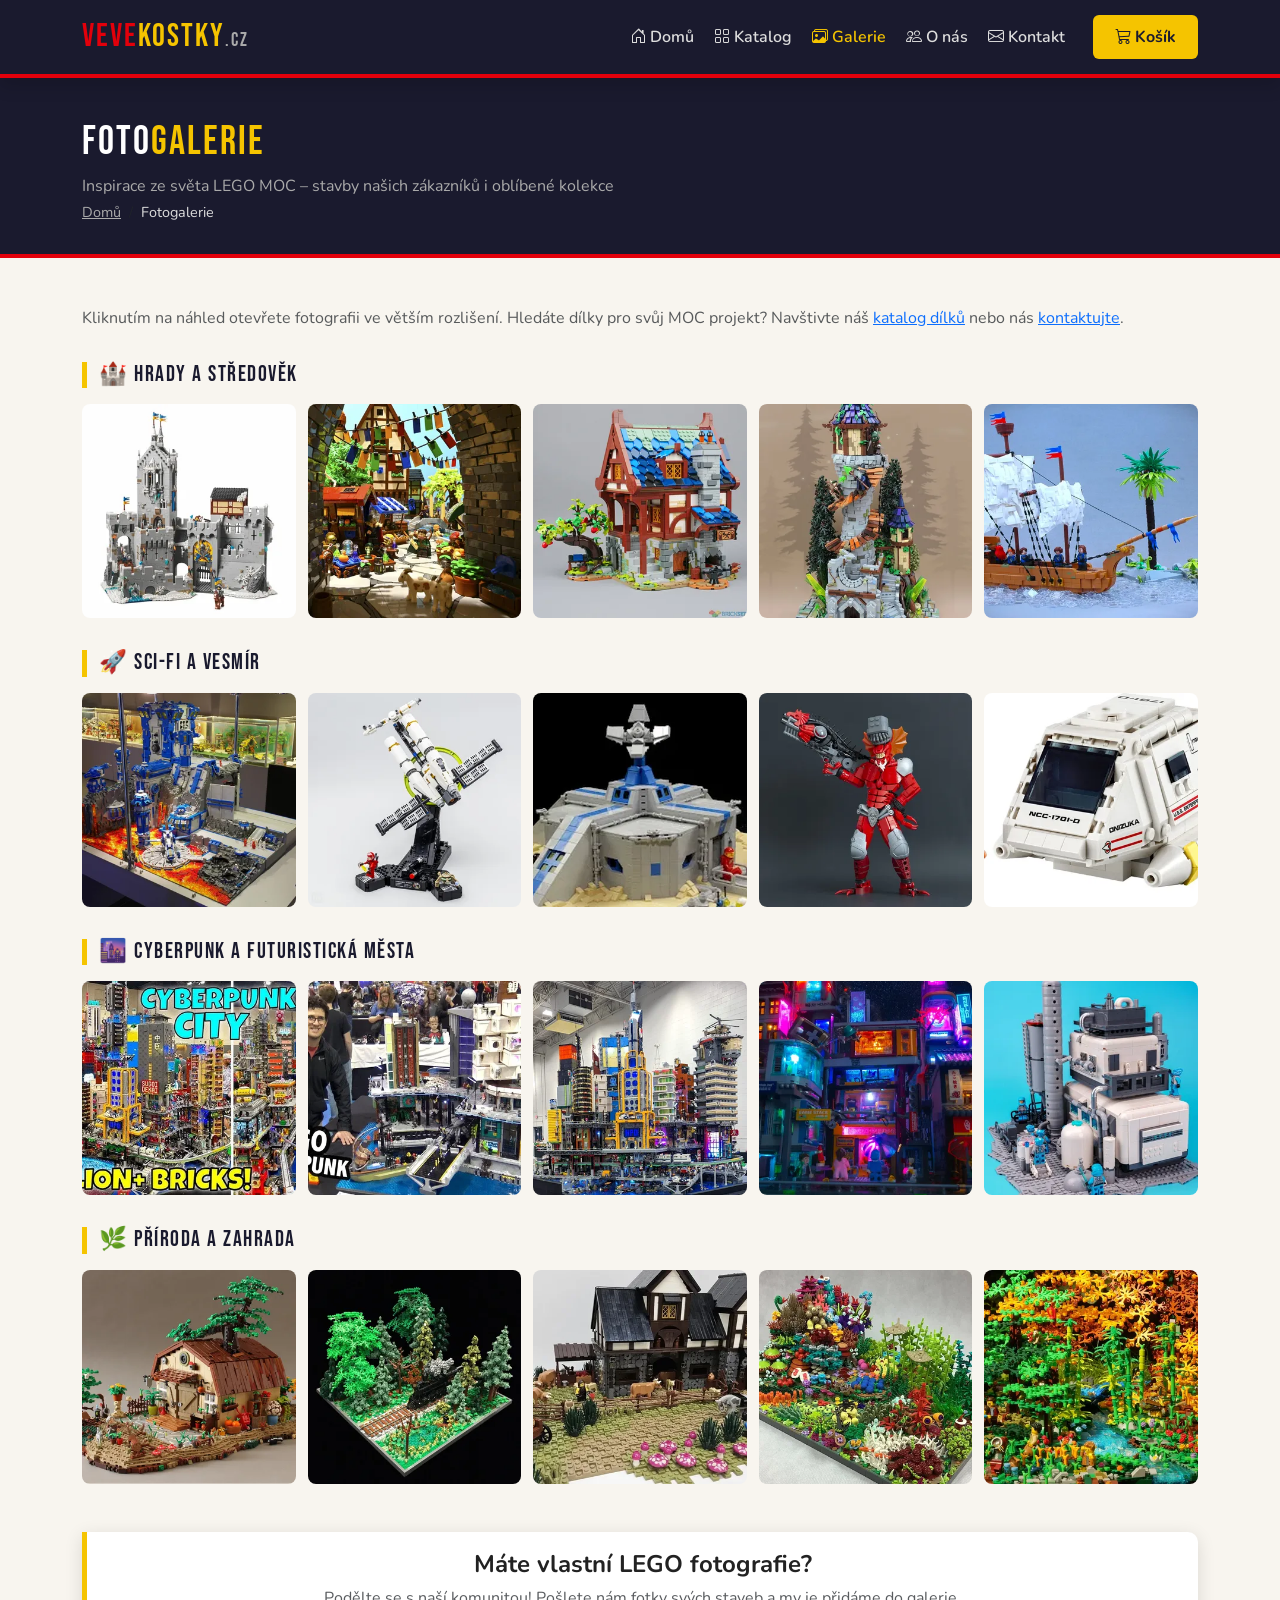
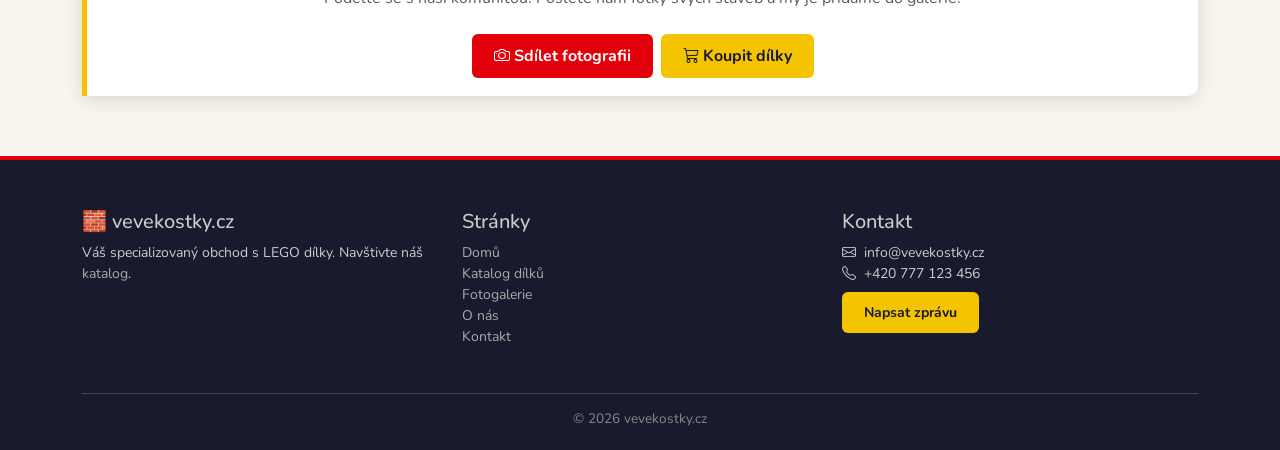
==== commit 565a774d: "Adresa update" ====
--- a/fotogalerie.html
+++ b/fotogalerie.html
@@ -1,4 +1,4 @@
-<!doctype html><html lang=cs><head><meta charset=UTF-8><meta content="width=device-width,initial-scale=1.0" name=viewport><title>Fotogalerie LEGO staveb – vevekostky.cz</title><meta content="Prohlédněte si galerii LEGO MOC staveb zákazníků vevekostky.cz. Hrady, vesmírné stanice, cyberpunk města a další inspirace pro vaše projekty." name=description><meta content="LEGO galerie, LEGO MOC fotografie, LEGO stavby inspirace, LEGO hrad, LEGO vesmír, LEGO city fotogalerie" name=keywords><meta content=vevekostky.cz name=author><link href=https://e-maja.github.io/vevekostky/fotogalerie.html rel=canonical><link href=css/bootstrap.min.css rel=stylesheet><link href=css/bootstrap-icons.min.css rel=stylesheet><link href=css/style.min.css rel=stylesheet><style>.gallery-section-title {
+<!doctype html><html lang=cs><head><meta charset=UTF-8><meta content="width=device-width,initial-scale=1.0" name=viewport><title>Fotogalerie LEGO staveb – vevekostky.cz</title><meta content="Prohlédněte si galerii LEGO MOC staveb zákazníků vevekostky.cz. Hrady, vesmírné stanice, cyberpunk města a další inspirace pro vaše projekty." name=description><meta content="LEGO galerie, LEGO MOC fotografie, LEGO stavby inspirace, LEGO hrad, LEGO vesmír, LEGO city fotogalerie" name=keywords><meta content=vevekostky.cz name=author><link href=https://e-maja.github.io/vevekostky/fotogalerie.html rel=canonical><link rel=preconnect href=https://fonts.googleapis.com><link rel=preconnect href=https://fonts.gstatic.com crossorigin><link href="https://fonts.googleapis.com/css2?family=Nunito:wght@400;600;700;900&family=Bebas+Neue&display=swap" rel=stylesheet><link href=css/bootstrap.min.css rel=stylesheet><link href=css/bootstrap-icons.min.css rel=stylesheet><link href=css/style.min.css rel=stylesheet><style>.gallery-section-title {
       font-family: 'Bebas Neue', sans-serif;
       font-size: 1.4rem;
       letter-spacing: 1.5px;
@@ -10,4 +10,4 @@
   function gtag(){dataLayer.push(arguments);}
   gtag('js', new Date());
 
-  gtag('config', 'G-S69HRTEMBJ');</script><body><nav class="navbar navbar-expand-lg sticky-top shadow"><div class=container><a class=navbar-brand href=index.html><span>veve</span>kostky<small style=font-size:.6em;color:#aaa;>.cz</small></a><button class="navbar-toggler bg-light" data-bs-target=#mainNav data-bs-toggle=collapse type=button><span class=navbar-toggler-icon></span></button><div class="collapse navbar-collapse" id=mainNav><ul class="navbar-nav ms-auto align-items-lg-center gap-lg-1"><li class=nav-item><a class=nav-link href=index.html><i class="bi bi-house-door"></i> Domů</a><li class=nav-item><a class=nav-link href=katalog-dilku.html><i class="bi bi-grid"></i> Katalog</a><li class=nav-item><a class="nav-link active" href=fotogalerie.html><i class="bi bi-images"></i> Galerie</a><li class=nav-item><a class=nav-link href=o-nas.html><i class="bi bi-people"></i> O nás</a><li class=nav-item><a class=nav-link href=kontakt.html><i class="bi bi-envelope"></i> Kontakt</a><li class="nav-item ms-lg-3"><a class="btn btn-yellow" href=katalog-dilku.html><i class="bi bi-cart3"></i> Košík</a></ul></div></div></nav><div style="background:var(--veve-dark);padding:40px 0 30px;border-bottom:4px solid var(--veve-red);"><div class=container><h1 style="font-family:'Bebas Neue',sans-serif;color:white;font-size:2.5rem;letter-spacing:2px;">Foto<span style=color:var(--veve-yellow);>galerie</span></h1><p class=mb-1 style=color:#aaa;>Inspirace ze světa LEGO MOC – stavby našich zákazníků i oblíbené kolekce<nav aria-label=breadcrumb><ol class="breadcrumb mb-0"><li class=breadcrumb-item><a href=index.html style=color:#aaa;>Domů</a><li class="breadcrumb-item active" style=color:#ddd;>Fotogalerie</ol></nav></div></div><div class="container mt-5"><p class=text-muted>Kliknutím na náhled otevřete fotografii ve větším rozlišení. Hledáte dílky pro svůj MOC projekt? Navštivte náš <a href=katalog-dilku.html>katalog dílků</a> nebo nás <a href=kontakt.html>kontaktujte</a>.<h2 class=gallery-section-title>🏰 Hrady a středověk</h2><div class=gallery-grid><img alt="LEGO hrad středověkého hradu – detailní pohled na věže a padací most" class="gallery-thumb lazy" src="[data-uri]" data-large=img/gallery/medieval-castle.webp data-src=img/gallery/thumbs/medieval-castle.webp loading=lazy><img alt="LEGO ulička středověkého města – trh s měšťany a stánky" class="gallery-thumb lazy" src="[data-uri]" data-large=img/gallery/medieval-market.webp data-src=img/gallery/thumbs/medieval-market.webp loading=lazy><img alt="LEGO dílna kováře – pohled na kovárnu" class="gallery-thumb lazy" src="[data-uri]" data-large=img/gallery/medieval-blacksmith.webp data-src=img/gallery/thumbs/medieval-blacksmith.webp loading=lazy><img alt="LEGO věž kouzelníka – detailní pohled na magickou stavbu" class="gallery-thumb lazy" src="[data-uri]" data-large=img/gallery/medieval-wizzard.webp data-src=img/gallery/thumbs/medieval-wizzard.webp loading=lazy><img alt="LEGO loď – pohled na středověkou plachetnici s detaily plachet a paluby" class="gallery-thumb lazy" src="[data-uri]" data-large=img/gallery/medieval-ship.webp data-src=img/gallery/thumbs/medieval-ship.webp loading=lazy></div><h2 class=gallery-section-title>🚀 Sci-fi a vesmír</h2><div class=gallery-grid><img alt="LEGO vesmírná stanice – modulární Space MOC stavba" class="gallery-thumb lazy" src="[data-uri]" data-large=img/gallery/scifi-bastion.webp data-src=img/gallery/thumbs/scifi-bastion.webp loading=lazy><img alt="LEGO raket z filmu Spasitel – detailní pohled na futuristickou raketu" class="gallery-thumb lazy" src="[data-uri]" data-large=img/gallery/scifi-rocket.webp data-src=img/gallery/thumbs/scifi-rocket.webp loading=lazy><img alt="LEGO základna – pohled na měsíční základnu" class="gallery-thumb lazy" src="[data-uri]" data-large=img/gallery/scifi-base.webp data-src=img/gallery/thumbs/scifi-base.webp loading=lazy><img alt="LEGO mechanický válečník – detailní pohled na provedení" class="gallery-thumb lazy" src="[data-uri]" data-large=img/gallery/scifi-robot.webp data-src=img/gallery/thumbs/scifi-robot.webp loading=lazy><img alt="LEGO přenášedlo – pohled na transportní stroj" class="gallery-thumb lazy" src="[data-uri]" data-large=img/gallery/scifi-transporter.webp data-src=img/gallery/thumbs/scifi-transporter.webp loading=lazy></div><h2 class=gallery-section-title>🌆 Cyberpunk a futuristická města</h2><div class=gallery-grid><img alt="LEGO cyberpunk ulice – noční futuristické město s LED osvětlením" class="gallery-thumb lazy" src="[data-uri]" data-large=img/gallery/cyberpunk-lego.webp data-src=img/gallery/thumbs/cyberpunk-lego.webp loading=lazy><img alt="LEGO cyberpunk mrakodrapy – velkoměstský panoramatický pohled" class="gallery-thumb lazy" src="[data-uri]" data-large=img/gallery/cyberpunk2-lego.webp data-src=img/gallery/thumbs/cyberpunk2-lego.webp loading=lazy><img alt="LEGO futuristické město – detaily ulic a neonových světel" class="gallery-thumb lazy" src="[data-uri]" data-large=img/gallery/cyberpunk3-lego.webp data-src=img/gallery/thumbs/cyberpunk3-lego.webp loading=lazy><img alt="LEGO ulice cyberpunk města – pohled na rušnou ulici s neonovými prvky" class="gallery-thumb lazy" src="[data-uri]" data-large=img/gallery/cyberpunk-street.webp data-src=img/gallery/thumbs/cyberpunk-street.webp loading=lazy><img alt="LEGO továrna – pohled na industriální budovu s futuristickými detaily" class="gallery-thumb lazy" src="[data-uri]" data-large=img/gallery/cyberpunk-factory.webp data-src=img/gallery/thumbs/cyberpunk-factory.webp loading=lazy></div><h2 class=gallery-section-title>🌿 Příroda a zahrada</h2><div class=gallery-grid><img alt="LEGO podzimní zahrada – detailní zahradní MOC s barevným listím" class="gallery-thumb lazy" src="[data-uri]" data-large=img/gallery/Garden-barn.webp data-src=img/gallery/thumbs/Garden-barn.webp loading=lazy><img alt="LEGO lesní scenérie – pohled na hustý les s různými druhy stromů" class="gallery-thumb lazy" src="[data-uri]" data-large=img/gallery/Garden-forrest.webp data-src=img/gallery/thumbs/Garden-forrest.webp loading=lazy><img alt="LEGO přírodní farma – pohled na farmu s polem a zvířaty" class="gallery-thumb lazy" src="[data-uri]" data-large=img/gallery/Garden-farm.webp data-src=img/gallery/thumbs/Garden-farm.webp loading=lazy><img alt="LEGO útes – detailní pohled na korálový útes s mořskými živočichy" class="gallery-thumb lazy" src="[data-uri]" data-large=img/gallery/Garden-reef.webp data-src=img/gallery/thumbs/Garden-reef.webp loading=lazy><img alt="LEGO džungle – pohled na tropickou džungli s exotickými rostlinami" class="gallery-thumb lazy" src="[data-uri]" data-large=img/gallery/Garden-jungle.webp data-src=img/gallery/thumbs/Garden-jungle.webp loading=lazy></div><div class="highlight-box my-5 text-center"><h2 class="h4 fw-bold">Máte vlastní LEGO fotografie?</h2><p class="text-muted mt-2">Podělte se s naší komunitou! Pošlete nám fotky svých staveb a my je přidáme do galerie.</p><a class="btn btn-veve mt-2" href=kontakt.html><i class="bi bi-camera"></i> Sdílet fotografii</a><a class="btn btn-yellow mt-2 ms-2" href=katalog-dilku.html><i class="bi bi-cart3"></i> Koupit dílky</a></div></div><footer><div class=container><div class="row g-4"><div class=col-md-4><h3 class=h5>🧱 vevekostky.cz</h3><p class=small>Váš specializovaný obchod s LEGO dílky. Navštivte náš <a href=katalog-dilku.html>katalog</a>.</div><div class=col-md-4><h3 class=h5>Stránky</h3><ul class="list-unstyled small"><li><a href=index.html>Domů</a><li><a href=katalog-dilku.html>Katalog dílků</a><li><a href=fotogalerie.html>Fotogalerie</a><li><a href=o-nas.html>O nás</a><li><a href=kontakt.html>Kontakt</a></ul></div><div class=col-md-4><h3 class=h5>Kontakt</h3><ul class="list-unstyled small"><li><i class="bi bi-envelope me-1"></i> info@vevekostky.cz<li><i class="bi bi-telephone me-1"></i> +420 777 123 456<li class=mt-2><a class="btn btn-sm btn-yellow" href=kontakt.html>Napsat zprávu</a></ul></div></div><div class=footer-bottom>© 2025 vevekostky.cz</div></div></footer><div id=veve-lightbox><span class=close-btn>×</span><img alt="Větší náhled fotografie" src="[data-uri]"></div><script src=js/jquery-3.7.1.min.js></script><script src=js/bootstrap.bundle.min.js></script><script src=js/vevekostky.min.js></script>+  gtag('config', 'G-S69HRTEMBJ');</script><body><nav class="navbar navbar-expand-lg sticky-top shadow"><div class=container><a class=navbar-brand href=index.html><span>veve</span>kostky<small style=font-size:.6em;color:#aaa;>.cz</small></a><button class="navbar-toggler bg-light" data-bs-target=#mainNav data-bs-toggle=collapse type=button><span class=navbar-toggler-icon></span></button><div class="collapse navbar-collapse" id=mainNav><ul class="navbar-nav ms-auto align-items-lg-center gap-lg-1"><li class=nav-item><a class=nav-link href=index.html><i class="bi bi-house-door"></i> Domů</a><li class=nav-item><a class=nav-link href=katalog-dilku.html><i class="bi bi-grid"></i> Katalog</a><li class=nav-item><a class="nav-link active" href=fotogalerie.html><i class="bi bi-images"></i> Galerie</a><li class=nav-item><a class=nav-link href=o-nas.html><i class="bi bi-people"></i> O nás</a><li class=nav-item><a class=nav-link href=kontakt.html><i class="bi bi-envelope"></i> Kontakt</a><li class="nav-item ms-lg-3"><a class="btn btn-yellow" href=katalog-dilku.html><i class="bi bi-cart3"></i> Košík</a></ul></div></div></nav><div style="background:var(--veve-dark);padding:40px 0 30px;border-bottom:4px solid var(--veve-red);"><div class=container><h1 style="font-family:'Bebas Neue',sans-serif;color:white;font-size:2.5rem;letter-spacing:2px;">Foto<span style=color:var(--veve-yellow);>galerie</span></h1><p class=mb-1 style=color:#aaa;>Inspirace ze světa LEGO MOC – stavby našich zákazníků i oblíbené kolekce<nav aria-label=breadcrumb><ol class="breadcrumb mb-0"><li class=breadcrumb-item><a href=index.html style=color:#aaa;>Domů</a><li class="breadcrumb-item active" style=color:#ddd;>Fotogalerie</ol></nav></div></div><div class="container mt-5"><p class=text-muted>Kliknutím na náhled otevřete fotografii ve větším rozlišení. Hledáte dílky pro svůj MOC projekt? Navštivte náš <a href=katalog-dilku.html>katalog dílků</a> nebo nás <a href=kontakt.html>kontaktujte</a>.<h2 class=gallery-section-title>🏰 Hrady a středověk</h2><div class=gallery-grid><img alt="LEGO hrad středověkého hradu – detailní pohled na věže a padací most" class="gallery-thumb lazy" src="[data-uri]" data-large=img/gallery/medieval-castle.webp data-src=img/gallery/thumbs/medieval-castle.webp loading=lazy><img alt="LEGO ulička středověkého města – trh s měšťany a stánky" class="gallery-thumb lazy" src="[data-uri]" data-large=img/gallery/medieval-market.webp data-src=img/gallery/thumbs/medieval-market.webp loading=lazy><img alt="LEGO dílna kováře – pohled na kovárnu" class="gallery-thumb lazy" src="[data-uri]" data-large=img/gallery/medieval-blacksmith.webp data-src=img/gallery/thumbs/medieval-blacksmith.webp loading=lazy><img alt="LEGO věž kouzelníka – detailní pohled na magickou stavbu" class="gallery-thumb lazy" src="[data-uri]" data-large=img/gallery/medieval-wizzard.webp data-src=img/gallery/thumbs/medieval-wizzard.webp loading=lazy><img alt="LEGO loď – pohled na středověkou plachetnici s detaily plachet a paluby" class="gallery-thumb lazy" src="[data-uri]" data-large=img/gallery/medieval-ship.webp data-src=img/gallery/thumbs/medieval-ship.webp loading=lazy></div><h2 class=gallery-section-title>🚀 Sci-fi a vesmír</h2><div class=gallery-grid><img alt="LEGO vesmírná stanice – modulární Space MOC stavba" class="gallery-thumb lazy" src="[data-uri]" data-large=img/gallery/scifi-bastion.webp data-src=img/gallery/thumbs/scifi-bastion.webp loading=lazy><img alt="LEGO raket z filmu Spasitel – detailní pohled na futuristickou raketu" class="gallery-thumb lazy" src="[data-uri]" data-large=img/gallery/scifi-rocket.webp data-src=img/gallery/thumbs/scifi-rocket.webp loading=lazy><img alt="LEGO základna – pohled na měsíční základnu" class="gallery-thumb lazy" src="[data-uri]" data-large=img/gallery/scifi-base.webp data-src=img/gallery/thumbs/scifi-base.webp loading=lazy><img alt="LEGO mechanický válečník – detailní pohled na provedení" class="gallery-thumb lazy" src="[data-uri]" data-large=img/gallery/scifi-robot.webp data-src=img/gallery/thumbs/scifi-robot.webp loading=lazy><img alt="LEGO přenášedlo – pohled na transportní stroj" class="gallery-thumb lazy" src="[data-uri]" data-large=img/gallery/scifi-transporter.webp data-src=img/gallery/thumbs/scifi-transporter.webp loading=lazy></div><h2 class=gallery-section-title>🌆 Cyberpunk a futuristická města</h2><div class=gallery-grid><img alt="LEGO cyberpunk ulice – noční futuristické město s LED osvětlením" class="gallery-thumb lazy" src="[data-uri]" data-large=img/gallery/cyberpunk-lego.webp data-src=img/gallery/thumbs/cyberpunk-lego.webp loading=lazy><img alt="LEGO cyberpunk mrakodrapy – velkoměstský panoramatický pohled" class="gallery-thumb lazy" src="[data-uri]" data-large=img/gallery/cyberpunk2-lego.webp data-src=img/gallery/thumbs/cyberpunk2-lego.webp loading=lazy><img alt="LEGO futuristické město – detaily ulic a neonových světel" class="gallery-thumb lazy" src="[data-uri]" data-large=img/gallery/cyberpunk3-lego.webp data-src=img/gallery/thumbs/cyberpunk3-lego.webp loading=lazy><img alt="LEGO ulice cyberpunk města – pohled na rušnou ulici s neonovými prvky" class="gallery-thumb lazy" src="[data-uri]" data-large=img/gallery/cyberpunk-street.webp data-src=img/gallery/thumbs/cyberpunk-street.webp loading=lazy><img alt="LEGO továrna – pohled na industriální budovu s futuristickými detaily" class="gallery-thumb lazy" src="[data-uri]" data-large=img/gallery/cyberpunk-factory.webp data-src=img/gallery/thumbs/cyberpunk-factory.webp loading=lazy></div><h2 class=gallery-section-title>🌿 Příroda a zahrada</h2><div class=gallery-grid><img alt="LEGO podzimní zahrada – detailní zahradní MOC s barevným listím" class="gallery-thumb lazy" src="[data-uri]" data-large=img/gallery/Garden-barn.webp data-src=img/gallery/thumbs/Garden-barn.webp loading=lazy><img alt="LEGO lesní scenérie – pohled na hustý les s různými druhy stromů" class="gallery-thumb lazy" src="[data-uri]" data-large=img/gallery/Garden-forrest.webp data-src=img/gallery/thumbs/Garden-forrest.webp loading=lazy><img alt="LEGO přírodní farma – pohled na farmu s polem a zvířaty" class="gallery-thumb lazy" src="[data-uri]" data-large=img/gallery/Garden-farm.webp data-src=img/gallery/thumbs/Garden-farm.webp loading=lazy><img alt="LEGO útes – detailní pohled na korálový útes s mořskými živočichy" class="gallery-thumb lazy" src="[data-uri]" data-large=img/gallery/Garden-reef.webp data-src=img/gallery/thumbs/Garden-reef.webp loading=lazy><img alt="LEGO džungle – pohled na tropickou džungli s exotickými rostlinami" class="gallery-thumb lazy" src="[data-uri]" data-large=img/gallery/Garden-jungle.webp data-src=img/gallery/thumbs/Garden-jungle.webp loading=lazy></div><div class="highlight-box my-5 text-center"><h2 class="h4 fw-bold">Máte vlastní LEGO fotografie?</h2><p class="text-muted mt-2">Podělte se s naší komunitou! Pošlete nám fotky svých staveb a my je přidáme do galerie.</p><a class="btn btn-veve mt-2" href=kontakt.html><i class="bi bi-camera"></i> Sdílet fotografii</a><a class="btn btn-yellow mt-2 ms-2" href=katalog-dilku.html><i class="bi bi-cart3"></i> Koupit dílky</a></div></div><footer><div class=container><div class="row g-4"><div class=col-md-4><h3 class=h5>🧱 vevekostky.cz</h3><p class=small>Váš specializovaný obchod s LEGO dílky. Navštivte náš <a href=katalog-dilku.html>katalog</a>.</div><div class=col-md-4><h3 class=h5>Stránky</h3><ul class="list-unstyled small"><li><a href=index.html>Domů</a><li><a href=katalog-dilku.html>Katalog dílků</a><li><a href=fotogalerie.html>Fotogalerie</a><li><a href=o-nas.html>O nás</a><li><a href=kontakt.html>Kontakt</a></ul></div><div class=col-md-4><h3 class=h5>Kontakt</h3><ul class="list-unstyled small"><li><i class="bi bi-envelope me-1"></i> info@vevekostky.cz<li><i class="bi bi-telephone me-1"></i> +420 777 123 456<li class=mt-2><a class="btn btn-sm btn-yellow" href=kontakt.html>Napsat zprávu</a></ul></div></div><div class=footer-bottom>© 2026 vevekostky.cz</div></div></footer><div id=veve-lightbox><span class=close-btn>×</span><img alt="Větší náhled fotografie" src="[data-uri]"></div><script src=js/jquery-3.7.1.min.js></script><script src=js/bootstrap.bundle.min.js></script><script src=js/vevekostky.min.js></script>
